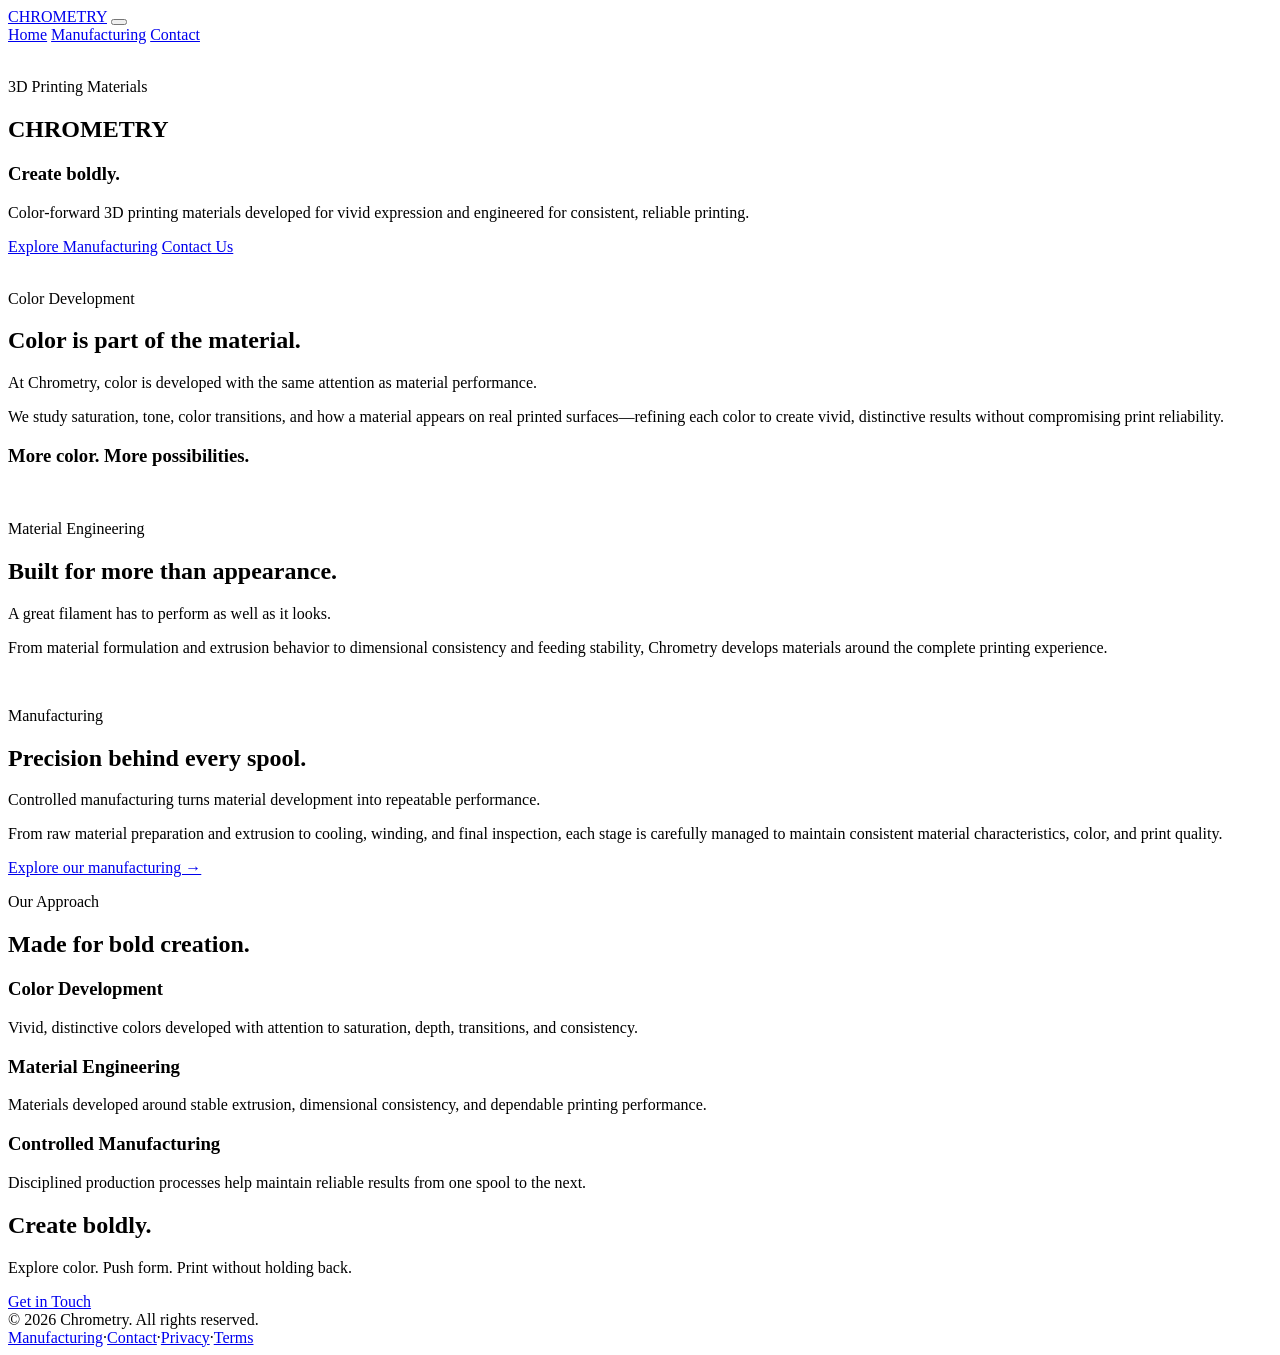
==== index.html @ 3a9e91d4 "Add Chrometry website pages" ====
<!doctype html>
<html lang="en">
<head>
  <meta charset="utf-8">
  <meta name="viewport" content="width=device-width, initial-scale=1">
  <title>Chrometry | Create Boldly</title>
  <meta name="description" content="Chrometry develops vivid, reliable 3D printing materials through focused color development, material engineering, and controlled manufacturing.">
  <link rel="canonical" href="https://chrometry3d.com/">
  <link rel="stylesheet" href="assets/style.css">
  <script src="assets/site.js" defer></script>
</head>
<body>
  <header class="site-header">
    <nav class="nav container">
      <a class="wordmark" href="index.html">CHROMETRY</a>
      <button class="menu-toggle" aria-label="Menu" aria-expanded="false"><span></span><span></span></button>
      <div class="nav-links">
        <a href="index.html" aria-current="page">Home</a>
        <a href="manufacturing.html">Manufacturing</a>
        <a class="nav-cta" href="contact.html">Contact</a>
      </div>
    </nav>
  </header>

  <main>
    <section class="hero">
      <img class="hero-media" src="assets/images/home-hero.png" alt="">
      <div class="hero-content container">
        <p class="eyebrow">3D Printing Materials</p>
        <h1 class="brand-display">CHROMETRY</h1>
        <h3>Create boldly.</h3>
        <p class="hero-copy">Color-forward 3D printing materials developed for vivid expression and engineered for consistent, reliable printing.</p>
        <div class="actions">
          <a class="button button-primary" href="manufacturing.html">Explore Manufacturing</a>
          <a class="button button-secondary" href="contact.html">Contact Us</a>
        </div>
      </div>
    </section>

    <section class="section dark-panel">
      <div class="container split reveal">
        <div class="split-media square-media"><img src="assets/images/color-development.png" alt="" loading="lazy"></div>
        <div class="split-copy">
          <p class="eyebrow">Color Development</p>
          <h2>Color is part of the material.</h2>
          <p class="lead">At Chrometry, color is developed with the same attention as material performance.</p>
          <p>We study saturation, tone, color transitions, and how a material appears on real printed surfaces—refining each color to create vivid, distinctive results without compromising print reliability.</p>
          <h3>More color. More possibilities.</h3>
        </div>
      </div>
    </section>

    <section class="section">
      <div class="container split reverse reveal">
        <div class="split-media square-media"><img src="assets/images/home-printing.png" alt="" loading="lazy"></div>
        <div class="split-copy">
          <p class="eyebrow">Material Engineering</p>
          <h2>Built for more than appearance.</h2>
          <p class="lead">A great filament has to perform as well as it looks.</p>
          <p>From material formulation and extrusion behavior to dimensional consistency and feeding stability, Chrometry develops materials around the complete printing experience.</p>
        </div>
      </div>
    </section>

    <section class="section dark-panel">
      <div class="container split reveal">
        <div class="split-media"><img src="assets/images/home-factory.png" alt="" loading="lazy"></div>
        <div class="split-copy">
          <p class="eyebrow">Manufacturing</p>
          <h2>Precision behind every spool.</h2>
          <p class="lead">Controlled manufacturing turns material development into repeatable performance.</p>
          <p>From raw material preparation and extrusion to cooling, winding, and final inspection, each stage is carefully managed to maintain consistent material characteristics, color, and print quality.</p>
          <a class="text-link" href="manufacturing.html">Explore our manufacturing →</a>
        </div>
      </div>
    </section>

    <section class="section">
      <div class="container">
        <div class="section-head reveal">
          <p class="eyebrow">Our Approach</p>
          <h2>Made for bold creation.</h2>
        </div>
        <div class="feature-grid reveal">
          <article class="feature"><h3>Color Development</h3><p>Vivid, distinctive colors developed with attention to saturation, depth, transitions, and consistency.</p></article>
          <article class="feature"><h3>Material Engineering</h3><p>Materials developed around stable extrusion, dimensional consistency, and dependable printing performance.</p></article>
          <article class="feature"><h3>Controlled Manufacturing</h3><p>Disciplined production processes help maintain reliable results from one spool to the next.</p></article>
        </div>
      </div>
    </section>

    <section class="section final-cta">
      <div class="container reveal">
        <h2>Create boldly.</h2>
        <p class="lead">Explore color. Push form. Print without holding back.</p>
        <a class="button button-primary" href="contact.html">Get in Touch</a>
      </div>
    </section>
  </main>

  <footer class="site-footer"><div class="container footer-row"><span>© 2026 Chrometry. All rights reserved.</span><div class="footer-links"><a href="manufacturing.html">Manufacturing</a><span>·</span><a href="contact.html">Contact</a><span>·</span><a href="privacy.html">Privacy</a><span>·</span><a href="terms.html">Terms</a></div></div></footer>
</body>
</html>
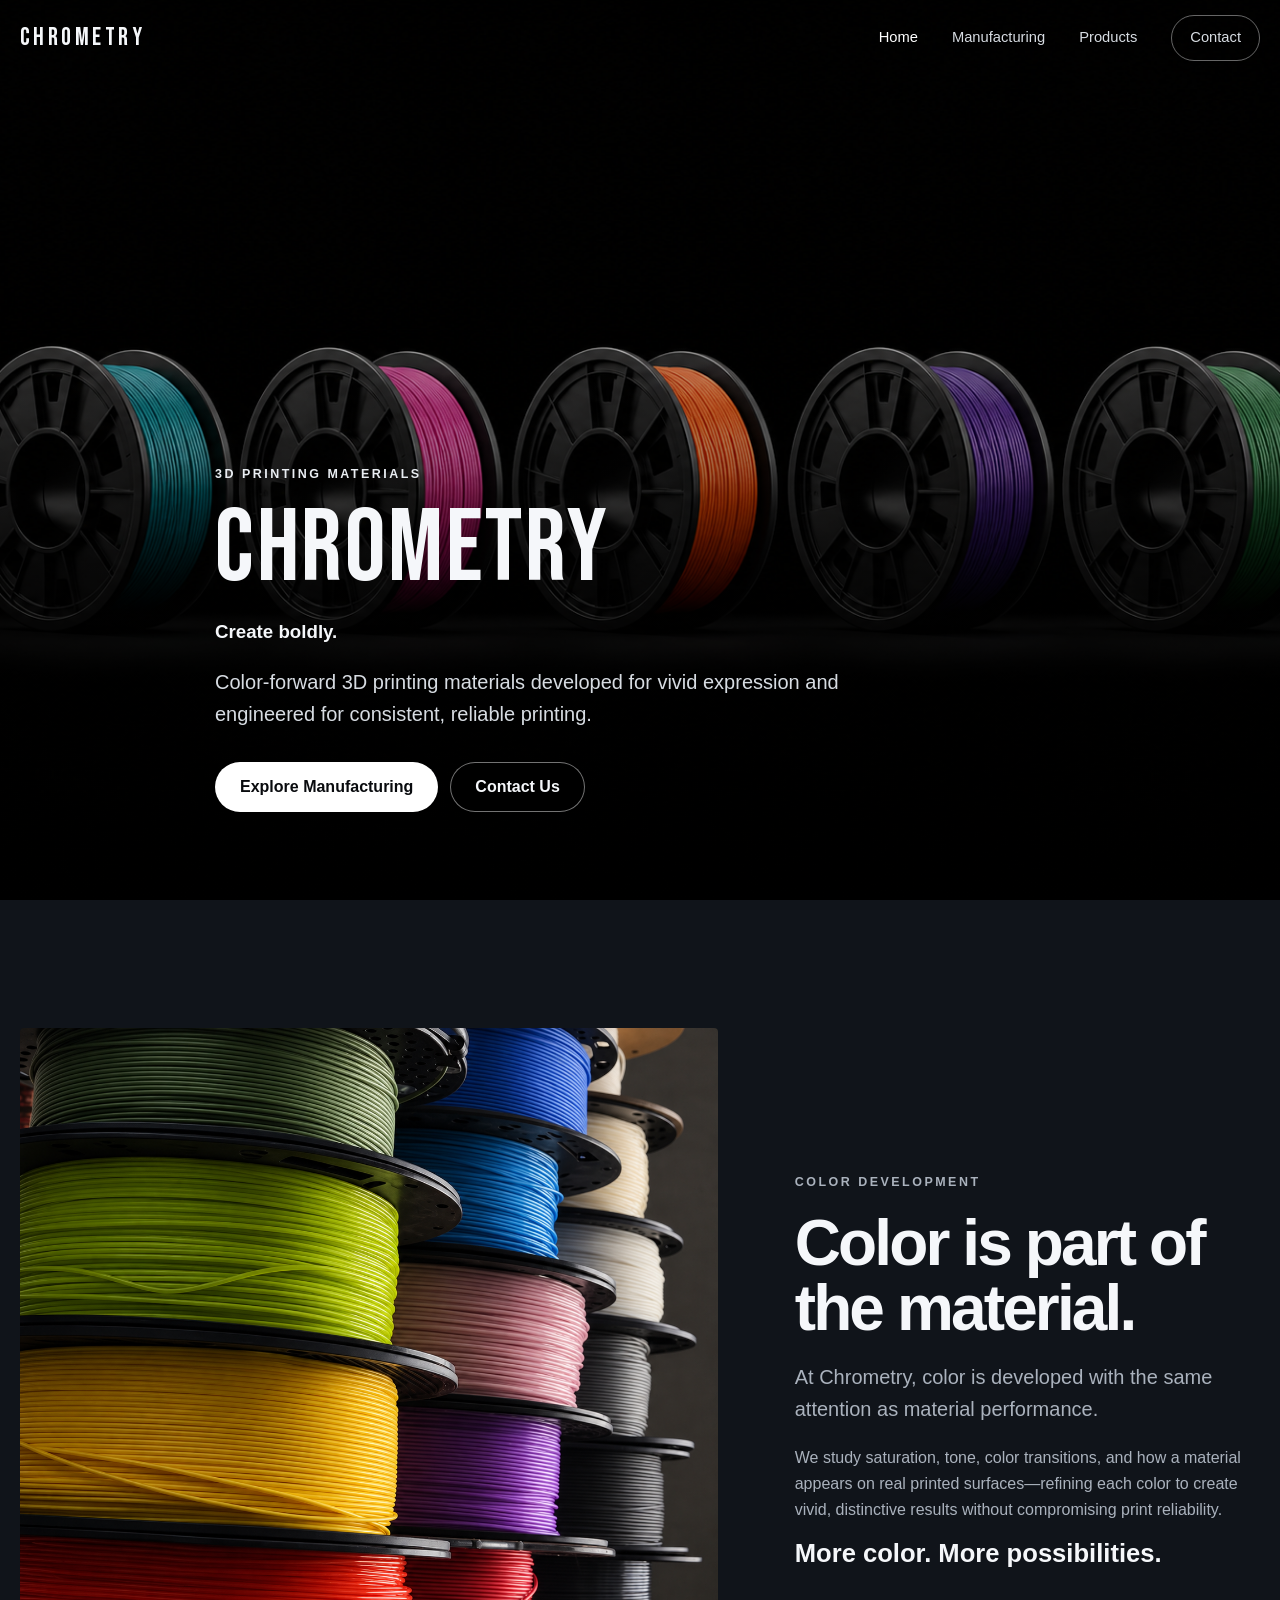
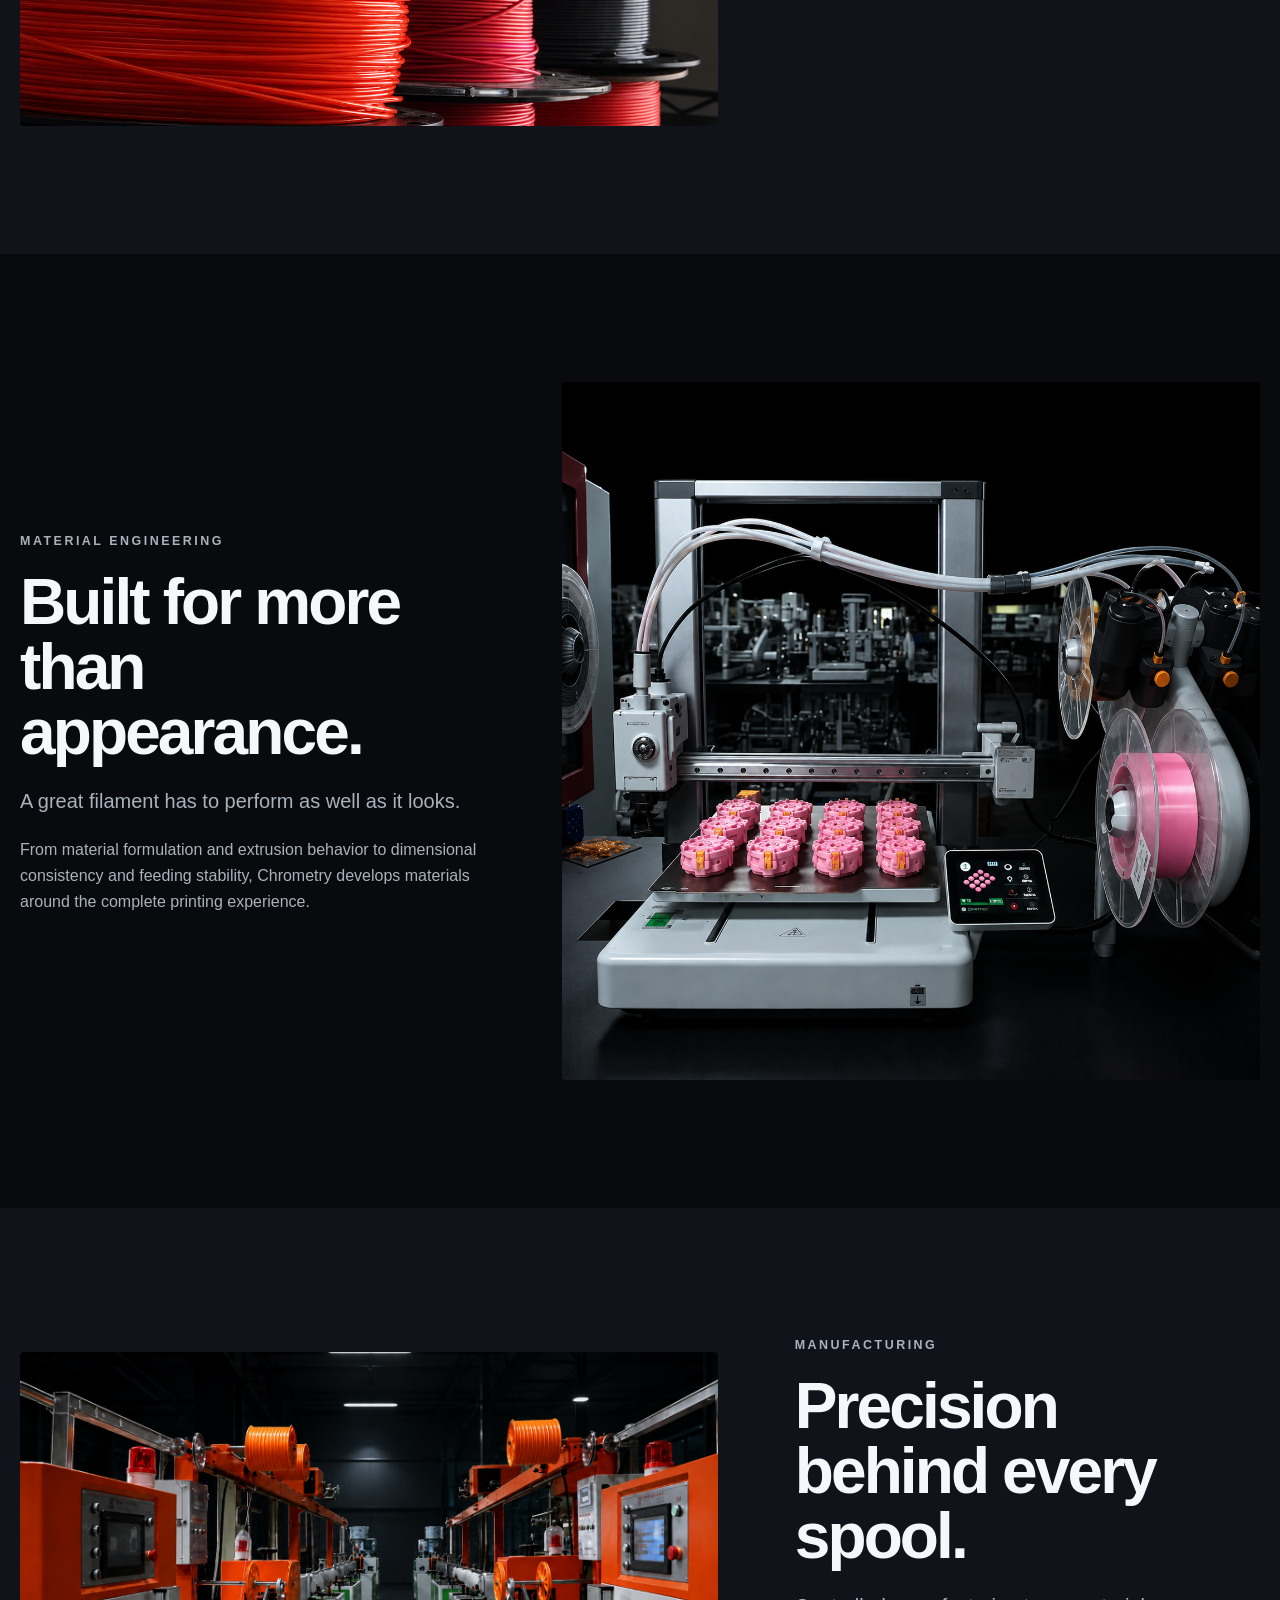
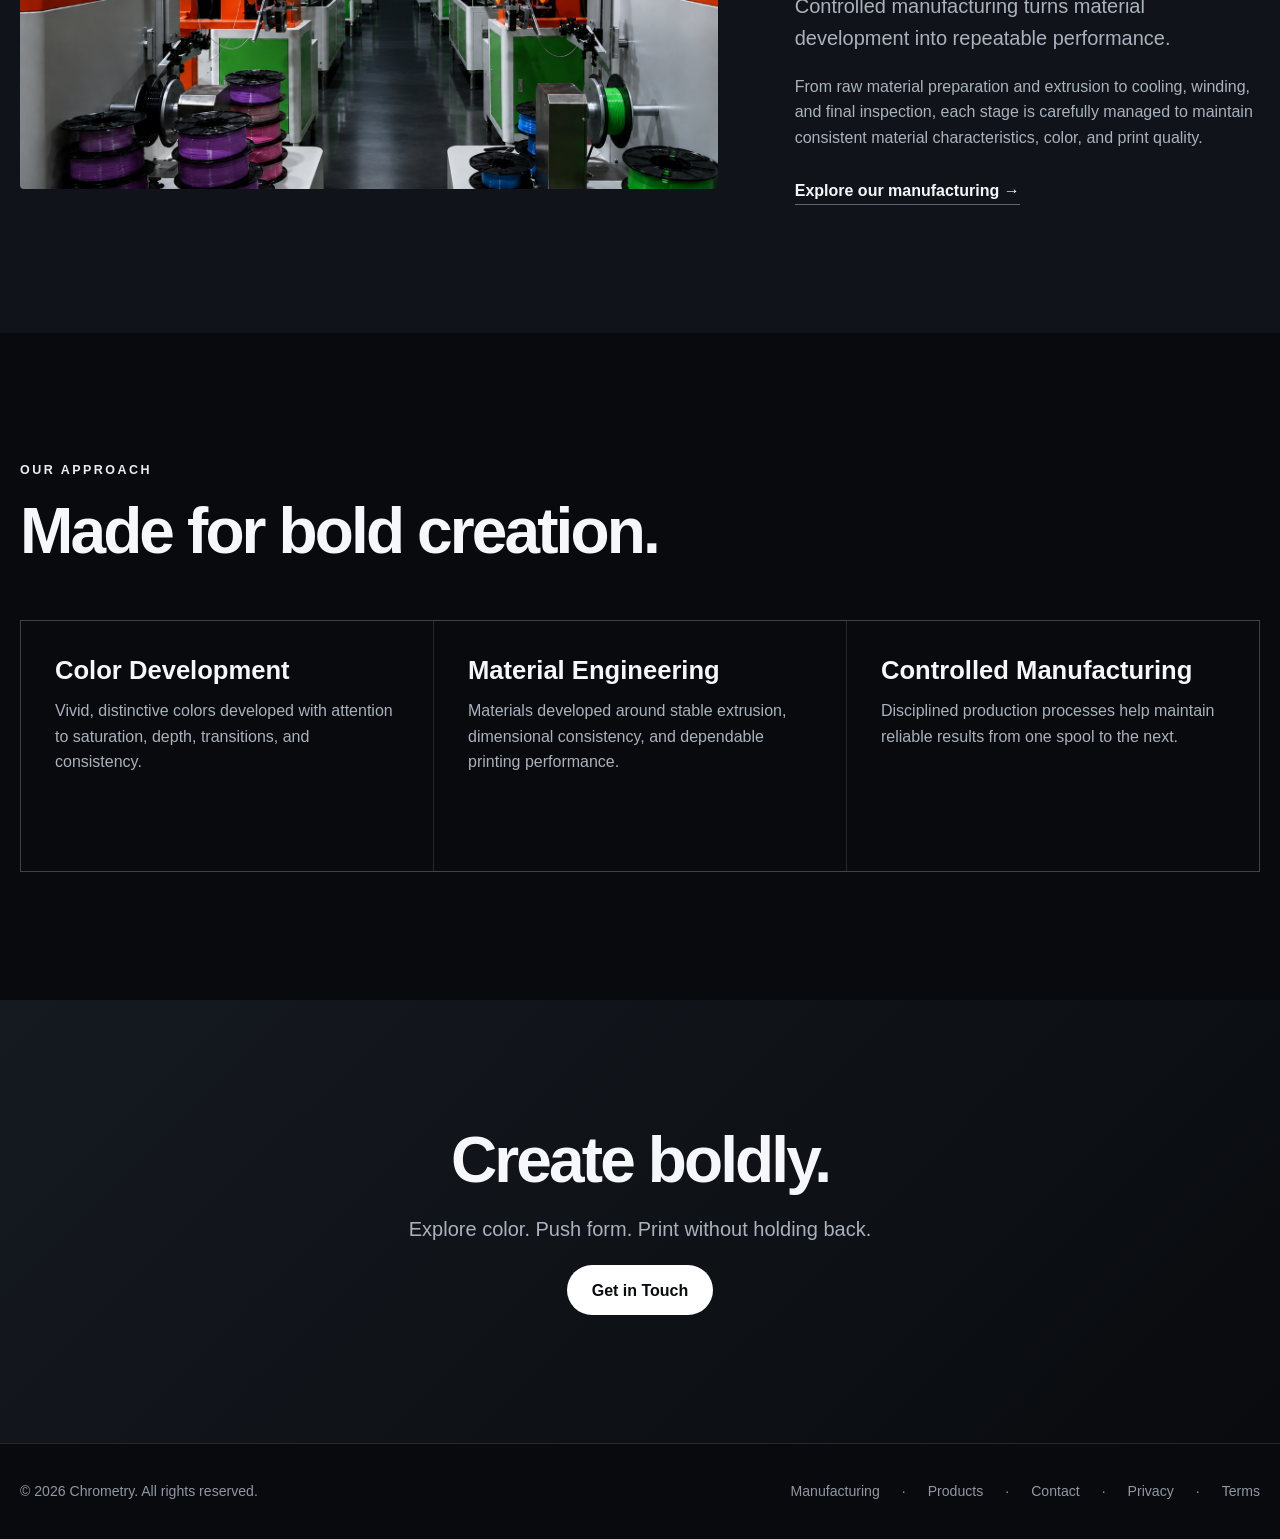
==== commit d1feb212: "Add Chrometry product page and navigation" ====
--- a/index.html
+++ b/index.html
@@ -17,6 +17,7 @@
       <div class="nav-links">
         <a href="index.html" aria-current="page">Home</a>
         <a href="manufacturing.html">Manufacturing</a>
+        <a href="products.html">Products</a>
         <a class="nav-cta" href="contact.html">Contact</a>
       </div>
     </nav>
@@ -98,6 +99,6 @@
     </section>
   </main>
 
-  <footer class="site-footer"><div class="container footer-row"><span>© 2026 Chrometry. All rights reserved.</span><div class="footer-links"><a href="manufacturing.html">Manufacturing</a><span>·</span><a href="contact.html">Contact</a><span>·</span><a href="privacy.html">Privacy</a><span>·</span><a href="terms.html">Terms</a></div></div></footer>
+  <footer class="site-footer"><div class="container footer-row"><span>© 2026 Chrometry. All rights reserved.</span><div class="footer-links"><a href="manufacturing.html">Manufacturing</a><span>·</span><a href="products.html">Products</a><span>·</span><a href="contact.html">Contact</a><span>·</span><a href="privacy.html">Privacy</a><span>·</span><a href="terms.html">Terms</a></div></div></footer>
 </body>
 </html>
--- a/assets/style.css
+++ b/assets/style.css
@@ -0,0 +1,185 @@
+@font-face {
+  font-family: "Bebas Neue";
+  src: url("bebas-neue.woff2") format("woff2");
+  font-style: normal;
+  font-weight: 400;
+  font-display: swap;
+}
+
+:root {
+  --bg: #080a0d;
+  --surface: #10141a;
+  --surface-2: #171c23;
+  --text: #f5f7fa;
+  --muted: #aab2bd;
+  --line: rgba(255, 255, 255, 0.12);
+  --accent: #ff6a1a;
+  --max: 1240px;
+}
+
+* { box-sizing: border-box; }
+html { scroll-behavior: smooth; }
+body {
+  margin: 0;
+  color: var(--text);
+  background: var(--bg);
+  font-family: Inter, ui-sans-serif, -apple-system, BlinkMacSystemFont, "Segoe UI", sans-serif;
+  line-height: 1.6;
+  -webkit-font-smoothing: antialiased;
+}
+img { display: block; max-width: 100%; }
+a { color: inherit; text-decoration: none; }
+button { font: inherit; }
+
+.container { width: min(calc(100% - 40px), var(--max)); margin-inline: auto; }
+.site-header {
+  position: fixed;
+  inset: 0 0 auto;
+  z-index: 50;
+  border-bottom: 1px solid transparent;
+  transition: background .25s ease, border-color .25s ease;
+}
+.site-header.scrolled { background: rgba(8, 10, 13, .9); border-color: var(--line); backdrop-filter: blur(18px); }
+.nav { height: 76px; display: flex; align-items: center; justify-content: space-between; }
+.wordmark { font-family: "Bebas Neue", "Arial Narrow", sans-serif; font-weight: 400; letter-spacing: .14em; font-size: 1.55rem; line-height: 1; }
+.brand-display { font-family: "Bebas Neue", "Arial Narrow", sans-serif; font-weight: 400; letter-spacing: .025em; }
+.nav-links { display: flex; align-items: center; gap: 34px; }
+.nav-links a { color: #d7dce2; font-size: .92rem; transition: color .2s; }
+.nav-links a:hover, .nav-links a[aria-current="page"] { color: #fff; }
+.nav-cta { padding: 10px 18px; border: 1px solid rgba(255,255,255,.4); border-radius: 999px; }
+.menu-toggle { display: none; width: 42px; height: 42px; border: 0; background: transparent; color: #fff; }
+.menu-toggle span { display: block; width: 24px; height: 1px; background: currentColor; margin: 6px auto; }
+
+.hero {
+  min-height: 100svh;
+  position: relative;
+  display: grid;
+  align-items: end;
+  overflow: hidden;
+  isolation: isolate;
+}
+.hero-media { position: absolute; inset: 0; z-index: -2; width: 100%; height: 100%; object-fit: cover; }
+.hero::after { content: ""; position: absolute; inset: 0; z-index: -1; background: linear-gradient(180deg, rgba(0,0,0,.2), rgba(0,0,0,.2) 38%, rgba(0,0,0,.88)); }
+.hero-content { padding: 170px 0 88px; max-width: 850px; }
+.eyebrow { margin: 0 0 18px; color: #e9edf2; font-size: .78rem; font-weight: 700; letter-spacing: .2em; text-transform: uppercase; }
+h1, h2, h3, p { margin-top: 0; }
+h1 { margin-bottom: 20px; font-size: clamp(3.2rem, 8vw, 7.4rem); line-height: .92; letter-spacing: -.055em; }
+.hero-copy { max-width: 700px; margin-bottom: 32px; color: #d7dce2; font-size: clamp(1.05rem, 2vw, 1.25rem); }
+.actions { display: flex; flex-wrap: wrap; gap: 12px; }
+.button { display: inline-flex; align-items: center; justify-content: center; min-height: 50px; padding: 0 24px; border: 1px solid transparent; border-radius: 999px; font-weight: 700; transition: transform .2s, background .2s; }
+.button:hover { transform: translateY(-2px); }
+.button-primary { background: #fff; color: #090b0e; }
+.button-secondary { border-color: rgba(255,255,255,.45); background: rgba(0,0,0,.18); }
+
+.section { padding: clamp(76px, 10vw, 150px) 0; }
+.section-head { max-width: 760px; margin-bottom: 56px; }
+.section h2 { margin-bottom: 20px; font-size: clamp(2.2rem, 5vw, 4.7rem); line-height: 1.02; letter-spacing: -.045em; }
+.section h3 { margin-bottom: 12px; font-size: clamp(1.35rem, 2vw, 2rem); line-height: 1.2; }
+.lead { color: var(--muted); font-size: clamp(1.05rem, 1.6vw, 1.25rem); }
+.dark-panel { background: var(--surface); }
+.split { display: grid; grid-template-columns: minmax(0, 1.2fr) minmax(300px, .8fr); gap: clamp(34px, 6vw, 90px); align-items: center; }
+.split.reverse { grid-template-columns: minmax(300px, .8fr) minmax(0, 1.2fr); }
+.split.reverse .split-media { order: 2; }
+.split-media { overflow: hidden; border-radius: 4px; background: #111; }
+.split-media img { width: 100%; aspect-ratio: 16 / 10; object-fit: cover; }
+.square-media img { aspect-ratio: 1; }
+.split-copy p { color: var(--muted); }
+.text-link { display: inline-flex; gap: 8px; margin-top: 12px; font-weight: 700; border-bottom: 1px solid rgba(255,255,255,.35); }
+
+.feature-grid { display: grid; grid-template-columns: repeat(3, 1fr); gap: 1px; background: var(--line); border: 1px solid var(--line); }
+.feature { min-height: 250px; padding: 34px; background: var(--bg); }
+.feature span { display: block; margin-bottom: 72px; color: var(--accent); font-size: .78rem; letter-spacing: .18em; }
+.feature p { color: var(--muted); margin-bottom: 0; }
+
+.page-hero { min-height: 72svh; }
+.page-hero h1 { font-size: clamp(3.2rem, 7vw, 6.8rem); }
+.manufacturing-story { display: grid; gap: clamp(80px, 12vw, 170px); }
+.wide-image { position: relative; overflow: hidden; background: #111; }
+.wide-image img {
+  width: 100%;
+  height: min(72vw, 760px);
+  object-fit: cover;
+  filter: blur(1.5px) brightness(.9);
+  transform: scale(1.015);
+}
+.wide-image::after {
+  content: "";
+  position: absolute;
+  inset: 0;
+  background: rgba(0, 0, 0, .1);
+  pointer-events: none;
+}
+.wide-caption { position: absolute; inset: auto 0 0; padding: 80px clamp(22px, 5vw, 70px) 34px; background: linear-gradient(transparent, rgba(0,0,0,.85)); }
+.wide-caption { z-index: 1; }
+.wide-caption p { max-width: 650px; margin: 0; color: #d1d6dc; }
+.wide-caption p + p { margin-top: 10px; }
+
+.quality-list { display: grid; grid-template-columns: repeat(5, 1fr); gap: 1px; border: 1px solid var(--line); background: var(--line); }
+.quality-list span { display: grid; min-height: 150px; place-items: center; padding: 24px; background: var(--bg); text-align: center; font-weight: 700; }
+.quality-note { max-width: 800px; margin: 36px 0 0; }
+.capacity-section { background: #0c0f13; }
+.capacity-grid { display: grid; grid-template-columns: repeat(4, 1fr); border-top: 1px solid var(--line); border-bottom: 1px solid var(--line); }
+.capacity-item { display: flex; flex-direction: column; gap: 8px; min-height: 170px; padding: 34px 24px; }
+.capacity-item + .capacity-item { border-left: 1px solid var(--line); }
+.capacity-item strong { font-size: clamp(2.2rem, 4vw, 4rem); line-height: 1; letter-spacing: -.045em; }
+.capacity-item span { color: var(--muted); font-size: .95rem; }
+.final-cta { text-align: center; background: linear-gradient(135deg, #151a21, #090b0e); }
+.final-cta .container { max-width: 850px; }
+.support-grid { display: grid; grid-template-columns: 1fr 1fr; gap: 1px; margin-top: 58px; border: 1px solid var(--line); background: var(--line); }
+.support-grid article { padding: clamp(28px, 5vw, 48px); background: var(--bg); }
+.support-grid h2 { font-size: clamp(1.7rem, 3vw, 2.5rem); }
+.support-grid .email-link { font-size: clamp(1rem, 2vw, 1.35rem); }
+.legal-page { padding-top: 150px; padding-bottom: 100px; }
+.legal-content { max-width: 820px; margin-inline: auto; }
+.legal-content h1 { font-size: 1.6rem; line-height: 1.3; letter-spacing: -.02em; }
+.legal-date { color: var(--muted); }
+.legal-content section { padding-top: 32px; margin-top: 32px; border-top: 1px solid var(--line); }
+.legal-content h2 { margin-bottom: 16px; font-size: 1.2rem; line-height: 1.4; letter-spacing: 0; }
+.legal-content p, .legal-content li { color: #cbd1d8; }
+.legal-content ul { padding-left: 25px; margin: 0 0 24px; }
+.legal-content li { margin-bottom: 8px; }
+.legal-content a { color: #fff; border-bottom: 1px solid var(--accent); }
+
+.contact-wrap { min-height: calc(100svh - 80px); display: grid; place-items: center; padding: 150px 0 90px; }
+.contact-card { width: 100%; max-width: 920px; padding: clamp(34px, 8vw, 96px); border: 1px solid var(--line); background: linear-gradient(140deg, #171c23, #0c0f13); }
+.contact-card h1 { font-size: clamp(3rem, 7vw, 6rem); }
+.email-link { display: inline-block; margin-top: 26px; color: #fff; font-size: clamp(1.1rem, 3vw, 2rem); border-bottom: 1px solid var(--accent); overflow-wrap: anywhere; }
+
+.site-footer { border-top: 1px solid var(--line); padding: 36px 0; color: #8f98a4; font-size: .88rem; }
+.footer-row { display: flex; align-items: center; justify-content: space-between; gap: 24px; }
+.footer-links { display: flex; gap: 22px; }
+
+.reveal { opacity: 0; transform: translateY(24px); transition: opacity .7s ease, transform .7s ease; }
+.reveal.visible { opacity: 1; transform: none; }
+
+@media (max-width: 820px) {
+  .container { width: min(calc(100% - 28px), var(--max)); }
+  .nav { height: 68px; }
+  .menu-toggle { display: block; }
+  .nav-links { position: fixed; inset: 68px 0 auto; display: grid; gap: 0; padding: 12px 20px 24px; background: rgba(8,10,13,.98); border-bottom: 1px solid var(--line); transform: translateY(-130%); transition: transform .25s ease; }
+  .nav-links.open { transform: translateY(0); }
+  .nav-links a { padding: 14px 0; }
+  .nav-cta { border: 0; border-radius: 0; }
+  .hero-content { padding-bottom: 54px; }
+  .hero-media { object-position: center; }
+  .split, .split.reverse { grid-template-columns: 1fr; }
+  .split.reverse .split-media { order: 0; }
+  .feature-grid { grid-template-columns: 1fr; }
+  .feature { min-height: auto; }
+  .feature span { margin-bottom: 34px; }
+  .quality-list { grid-template-columns: 1fr; }
+  .quality-list span { min-height: 84px; }
+  .capacity-grid { grid-template-columns: repeat(2, 1fr); }
+  .capacity-item { min-height: 138px; padding: 26px 18px; }
+  .capacity-item:nth-child(3) { border-left: 0; }
+  .capacity-item:nth-child(n+3) { border-top: 1px solid var(--line); }
+  .support-grid { grid-template-columns: 1fr; }
+  .wide-image img { height: 66vw; min-height: 300px; filter: blur(1px) brightness(.9); }
+  .footer-row { align-items: flex-start; flex-direction: column; }
+}
+
+@media (prefers-reduced-motion: reduce) {
+  html { scroll-behavior: auto; }
+  *, *::before, *::after { animation-duration: .01ms !important; transition-duration: .01ms !important; }
+  .reveal { opacity: 1; transform: none; }
+}
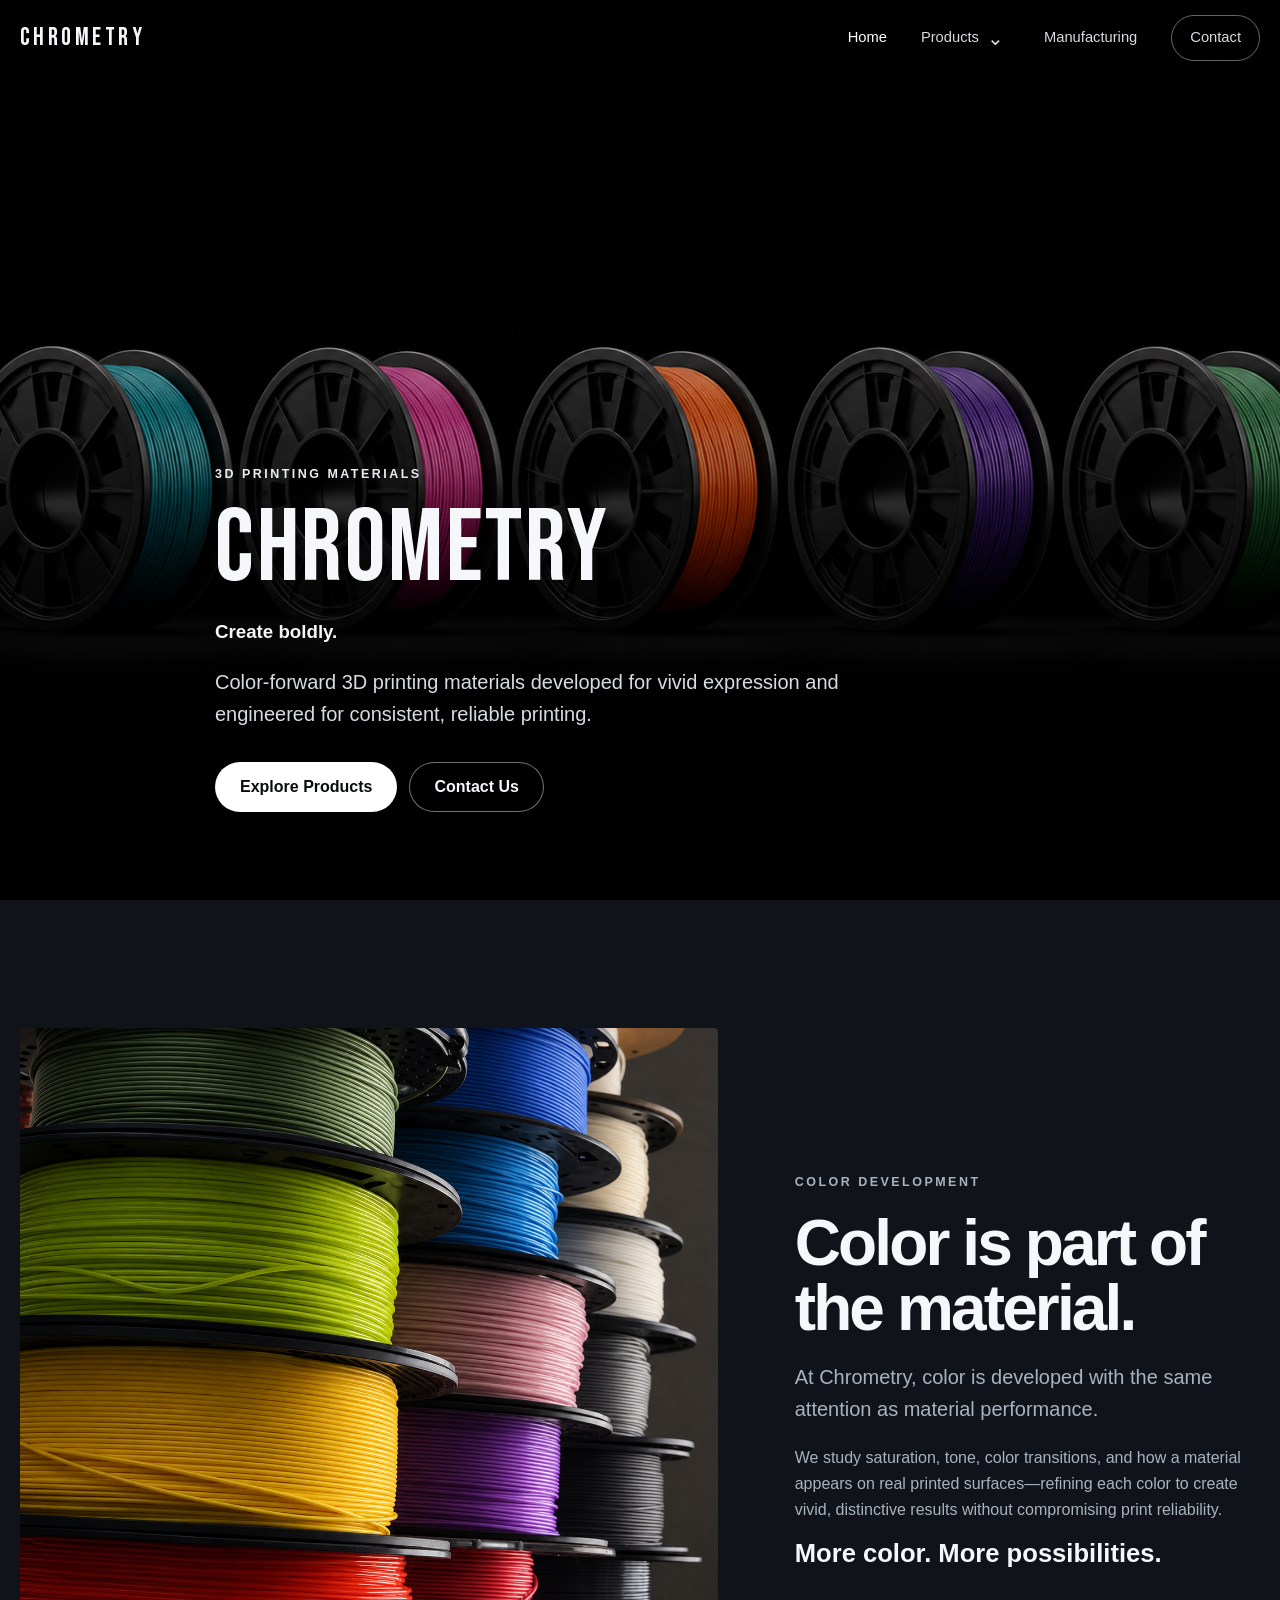
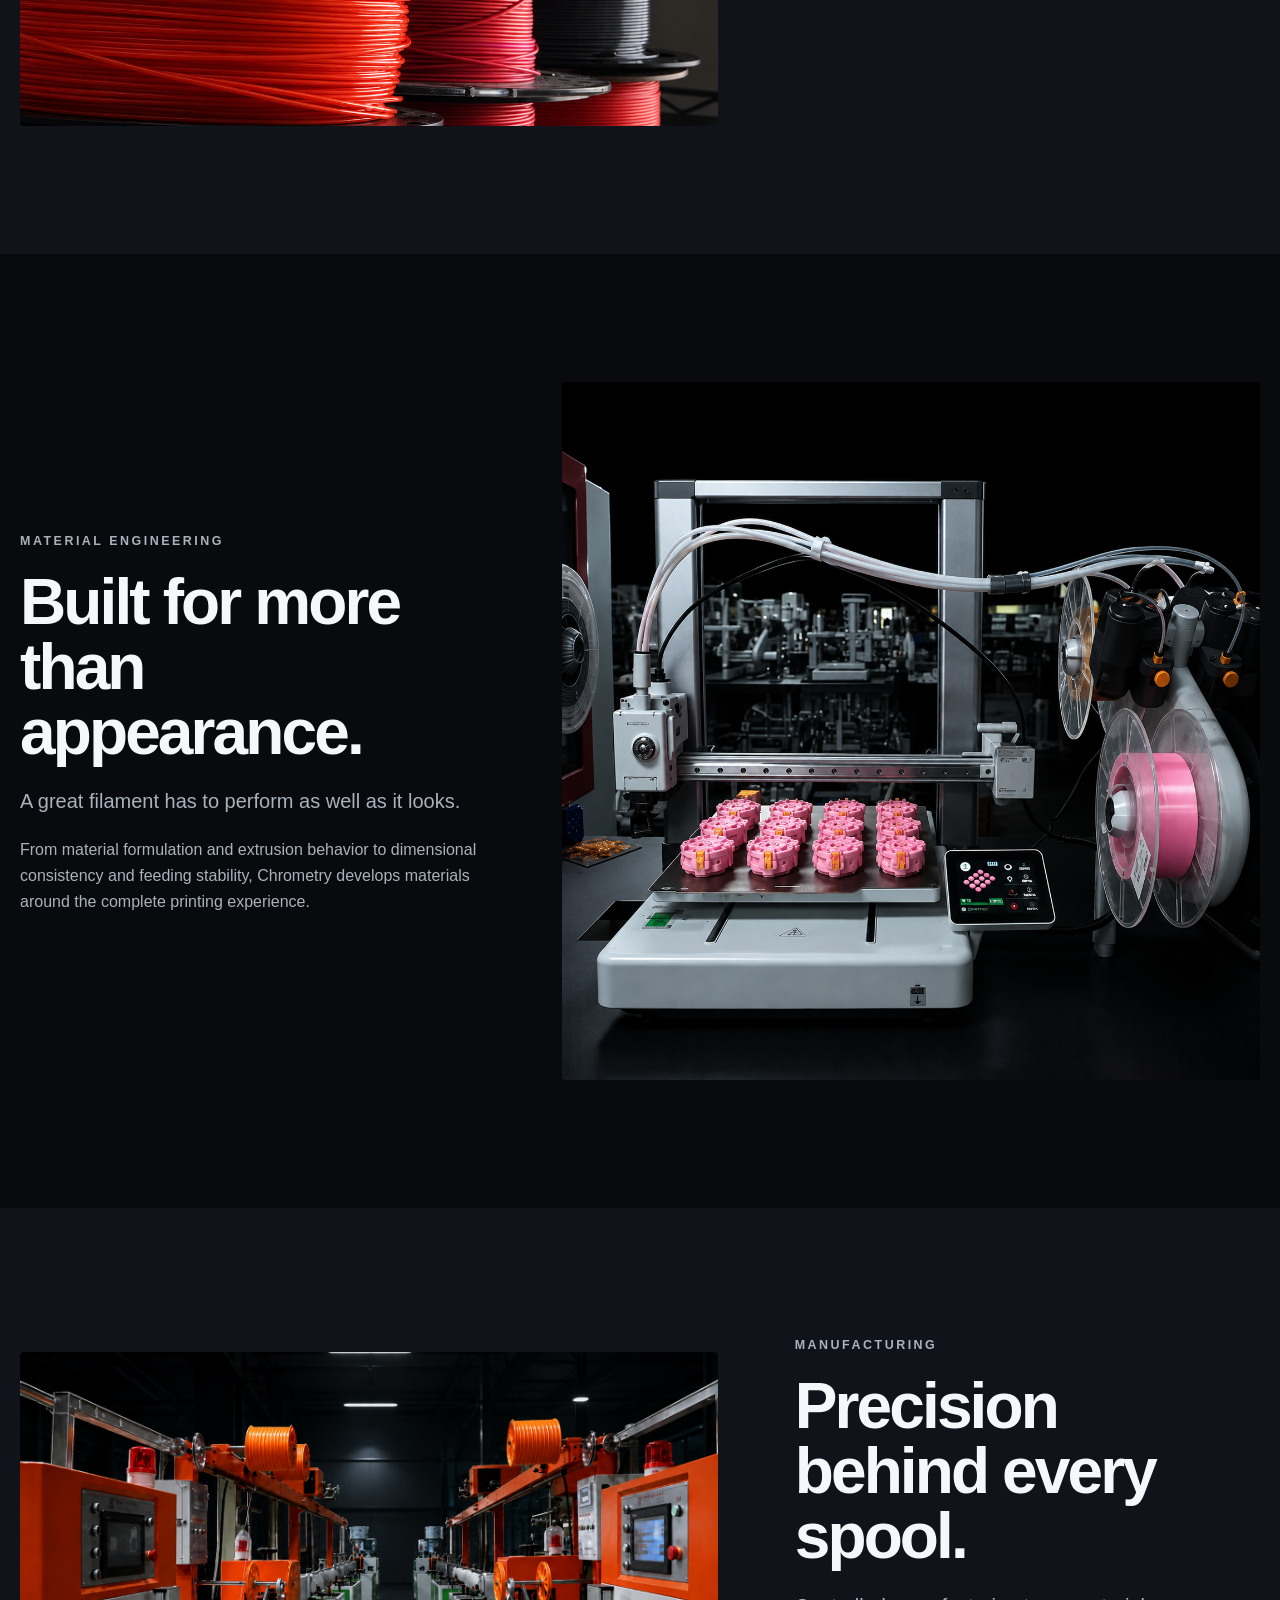
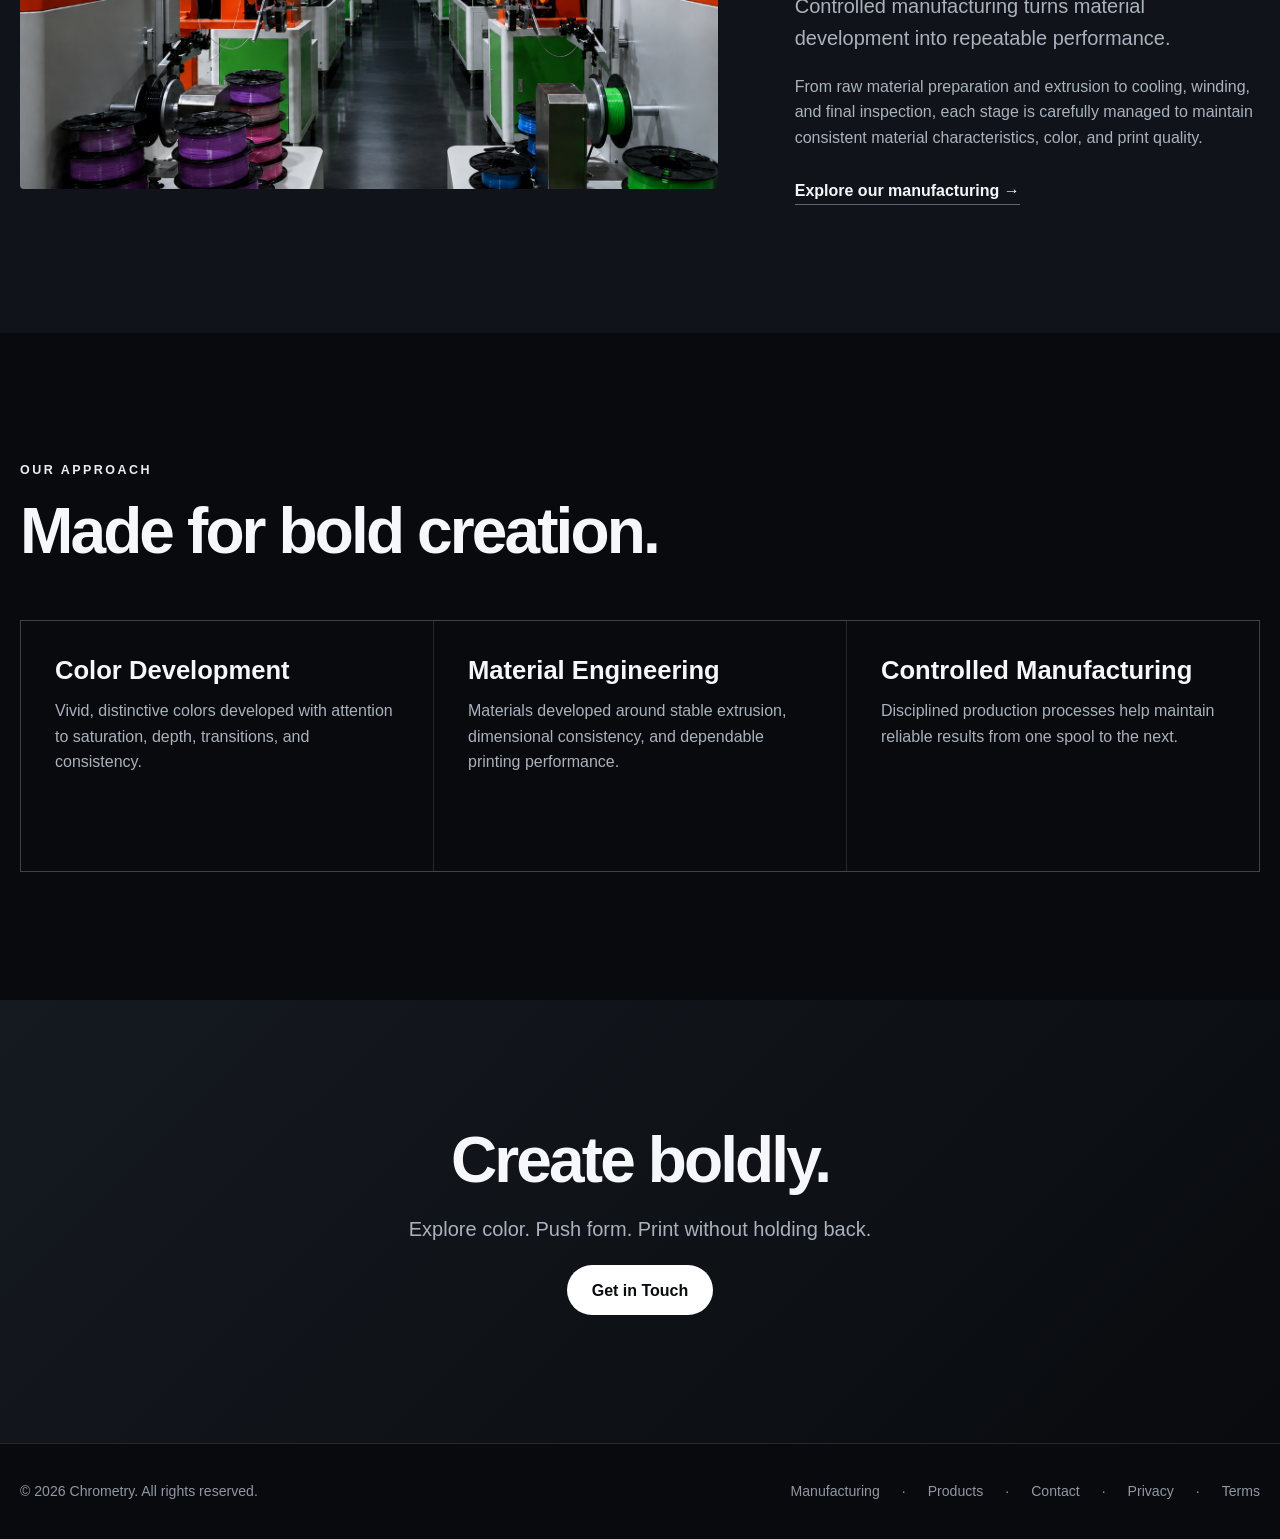
==== commit a25512be: "Prioritize products in homepage and navigation" ====
--- a/index.html
+++ b/index.html
@@ -16,8 +16,8 @@
       <button class="menu-toggle" aria-label="Menu" aria-expanded="false"><span></span><span></span></button>
       <div class="nav-links">
         <a href="index.html" aria-current="page">Home</a>
+        <a href="products.html">Products</a>
         <a href="manufacturing.html">Manufacturing</a>
-        <a href="products.html">Products</a>
         <a class="nav-cta" href="contact.html">Contact</a>
       </div>
     </nav>
@@ -32,7 +32,7 @@
         <h3>Create boldly.</h3>
         <p class="hero-copy">Color-forward 3D printing materials developed for vivid expression and engineered for consistent, reliable printing.</p>
         <div class="actions">
-          <a class="button button-primary" href="manufacturing.html">Explore Manufacturing</a>
+          <a class="button button-primary" href="products.html">Explore Products</a>
           <a class="button button-secondary" href="contact.html">Contact Us</a>
         </div>
       </div>
--- a/assets/style.css
+++ b/assets/style.css
@@ -46,6 +46,15 @@
 .nav-links { display: flex; align-items: center; gap: 34px; }
 .nav-links a { color: #d7dce2; font-size: .92rem; transition: color .2s; }
 .nav-links a:hover, .nav-links a[aria-current="page"] { color: #fff; }
+.nav-dropdown { position: relative; }
+.nav-dropdown-heading { display: flex; align-items: center; gap: 3px; }
+.nav-submenu-toggle { display: inline-grid; place-items: center; width: 28px; height: 28px; padding: 0; border: 0; background: transparent; color: #d7dce2; cursor: pointer; }
+.nav-submenu-toggle span { display: block; font-size: 1.25rem; line-height: 1; transition: transform .2s; }
+.nav-dropdown.open .nav-submenu-toggle span { transform: rotate(180deg); }
+.nav-submenu { display: none; position: absolute; top: calc(100% + 18px); left: -18px; width: 250px; padding: 8px; border: 1px solid var(--line); border-radius: 4px; background: #10141a; box-shadow: 0 18px 40px rgba(0,0,0,.35); }
+.nav-dropdown.open .nav-submenu { display: grid; }
+.nav-submenu a { padding: 10px 12px; border-radius: 2px; white-space: nowrap; }
+.nav-submenu a:hover, .nav-submenu a[aria-current="page"] { background: var(--surface-2); }
 .nav-cta { padding: 10px 18px; border: 1px solid rgba(255,255,255,.4); border-radius: 999px; }
 .menu-toggle { display: none; width: 42px; height: 42px; border: 0; background: transparent; color: #fff; }
 .menu-toggle span { display: block; width: 24px; height: 1px; background: currentColor; margin: 6px auto; }
@@ -156,9 +165,13 @@
   .container { width: min(calc(100% - 28px), var(--max)); }
   .nav { height: 68px; }
   .menu-toggle { display: block; }
-  .nav-links { position: fixed; inset: 68px 0 auto; display: grid; gap: 0; padding: 12px 20px 24px; background: rgba(8,10,13,.98); border-bottom: 1px solid var(--line); transform: translateY(-130%); transition: transform .25s ease; }
+  .nav-links { position: fixed; inset: 68px 0 auto; display: grid; gap: 0; max-height: calc(100svh - 68px); overflow-y: auto; padding: 12px 20px 24px; background: rgba(8,10,13,.98); border-bottom: 1px solid var(--line); transform: translateY(-130%); transition: transform .25s ease; }
   .nav-links.open { transform: translateY(0); }
   .nav-links a { padding: 14px 0; }
+  .nav-dropdown-heading { justify-content: space-between; }
+  .nav-submenu-toggle { width: 44px; height: 44px; }
+  .nav-submenu { position: static; width: 100%; padding: 0 0 8px 14px; border: 0; background: transparent; box-shadow: none; }
+  .nav-submenu a { padding: 10px 12px; }
   .nav-cta { border: 0; border-radius: 0; }
   .hero-content { padding-bottom: 54px; }
   .hero-media { object-position: center; }
